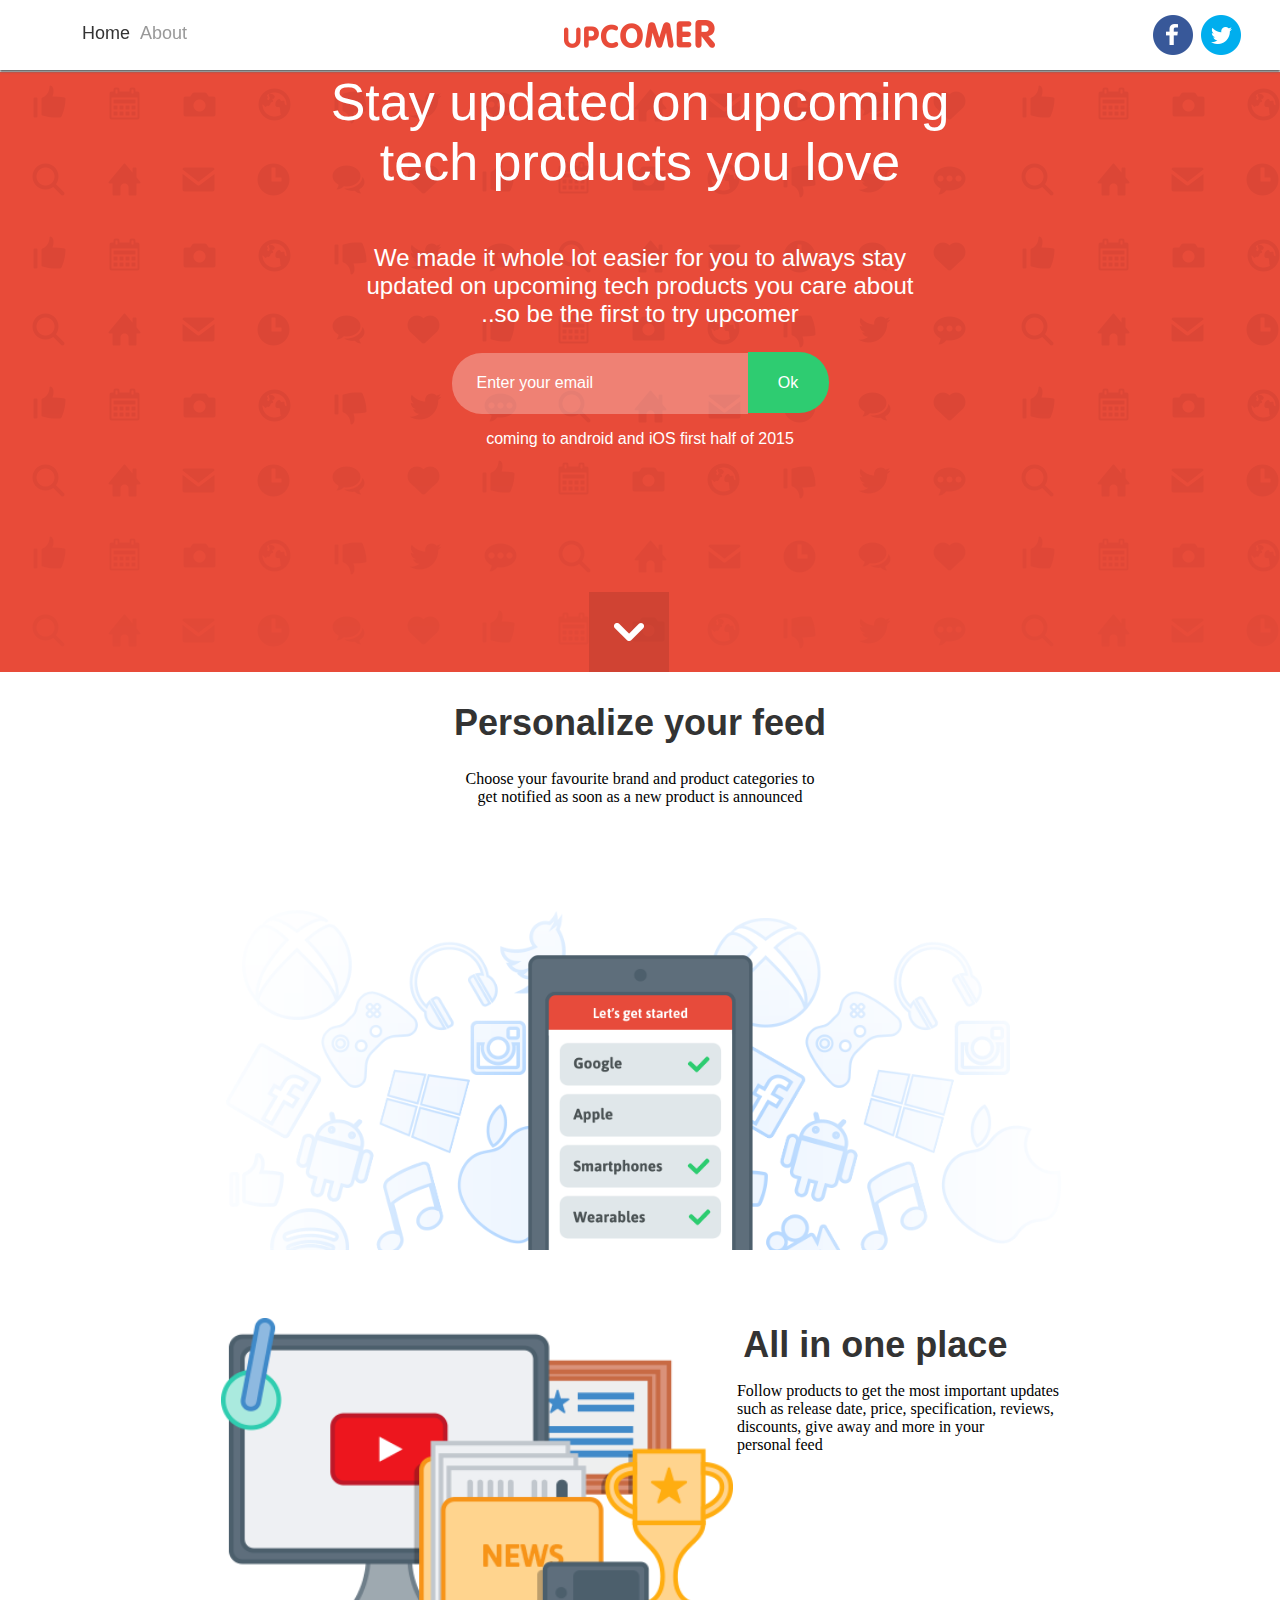
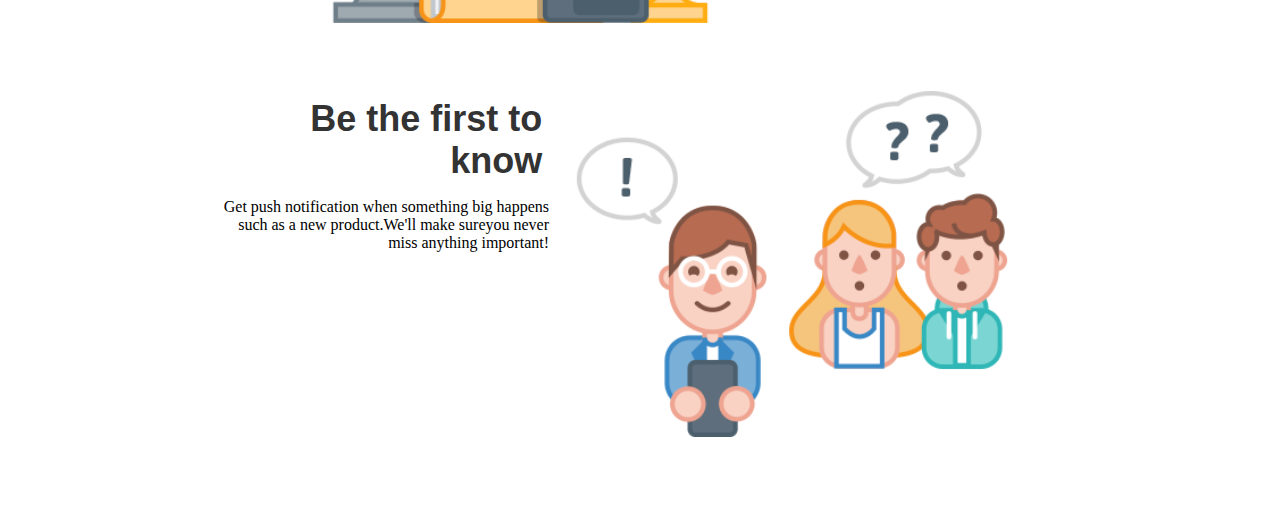
==== index.html @ 2982d9d6 "fifth commit" ====
<!DOCTYPE html>
<html lang="en">
<head>
	<meta charset="UTF-8">
	<title>Upcomer</title>
	<link href="http://allfont.net/allfont.css?fonts=asap-bold" rel="stylesheet" type="text/css" />
	<link rel="stylesheet" href="CSS/index.css">
</head>
<body>
	<header>
		<div class="header_section">
			<div class="link">
				<ul>
					<li><a href="#" class="home_link">Home</a></li>
					<li><a href="#" class="about_link">About</a></li>
				</ul>
			</div>
			<div class="logo">
				<center><img src="images/upcomer-logo.png"></center>
			</div>
			<div class="external_link">
				<div class="link_to_be_hidden">
					<img src="images/tweet-icon.png" alt="">
					<img src="images/fb-icon.png" alt="">
				</div>
				<div id="link">
					<ul>
						<li><a href="#" class="about_link">About</a></li>
					</ul>
				</div>		
			</div>
		</div>
	</header>
	<main>
		<section class="home">
			<div class="slogans">
				<center>
					<section class="slogan1">
						<p>Stay updated on upcoming<br>
						tech products you love</p>
					</section>
				</center>
				<center>
					<section class="slogan2">
						<p>We made it whole lot easier for you to always stay<br>
						updated on upcoming tech products you care about<br>
						..so be the first to try upcomer</p>
					</section>
				</center>
				<center>
					<section class="subscribe">
						<input type="email" class="email" placeholder="Enter your email"><input type="submit" value="Ok" class="submit">
					</section>
				</center>
				<center>
					<section class="slogan3">
						<p>coming to android and iOS first half of 2015</p>
					</section>
				</center>
				<br><br>
				<section class="down">
					<img src="images/down-arrow.png">
				</section>
			</div>
		</section>
		<section class="general">
			<center>
				<h1>Personalize your feed</h1>
				
				<p class="general_illustration">Choose your favourite brand and product categories to<br>
					get notified as soon as a new product is announced
				</p>
				
				<div class="feed">
					<img src="images/feed_bg.png">
				</div>
				
				<div class="illustration1">
					<div class="illus1_img">
						<img src="images/illustration1.png">
					</div>
					<div class="illus1_slogan">
						<h1>All in one place</h1>
						<p>
							Follow products to get the most important updates<br>
							such as release date, price, specification, reviews,<br>
							discounts, give away and more in your<br>
							personal feed
						</p>
					</div>
				</div>
				
				<div class="illustration2">
					<div class="illus2_slogan">
						<h1>Be the first to know</h1>
						<p>
							Get push notification when something big happens<br>
							such as a new product.We'll make sureyou never<br>
							miss anything important!
						</p>
					</div>
					<div class="illus2_img">
						<img src="images/illustration2.png">
					</div>
				</div>

			</center>
		</section>
	</main>
	<footer></footer>
</body>
</html>
---- CSS/index.css ----
body{
	width: 100%;
}

a{
	color:#333333;
	text-decoration: none;
}

header{
	position: fixed;
	right: 0px;
	left:0px;
	top: 0px;
	height: 70px;
	box-shadow: 0px 2px 2px #666666;
	z-index: 2;
	background-color: #fff;
}

.header_section{
	height: 70px;
	width: 95%;
	margin: auto;
}

.header_section div{
	display: inline-block;
}

.external_link,.link{
	float: right;
	width: 30%;
	font-family: 'Asap Bold', arial;
	font-size: 18px;
}

.link,.logo{
	float: left;
}

.link{
	margin-top: -10px;
}

.logo{
	width: 40%;
	margin-top: 20px;
}

.link ul li{
	float: left;
	margin-top: 15px;
	margin-left: 10px;
	list-style-type: none;
}
.header_section .external_link .link_to_be_hidden{
	width: 100%;
}

.external_link .link_to_be_hidden img{
	float: right;
	margin-top: 15px;
	margin-right: 2%;
}

.about_link{
	color: #999999;	
}

#link{
	display: none;
}

main{
	position: absolute;
	top:0px;
	left: 0px;
	right: 0px;
}

.home{
	position: relative;
	top:20px;
	left: 0px;
	right:0px;
	height: 600px;
	background-image: url("../images/bg1_repeat.png");
}

.home .slogans{
	margin:auto;
	width: 80%;
	height: 100%;
	color:#fff;
}

.home .slogans center .slogan1{
	font-family: 'Asap Bold', arial;
	font-size: 52px;
}

.home .slogans center .slogan2{
	font-family: 'Asap Bold', arial;
	font-size: 24px;
}

.home .slogans center .slogan3{
	font-family: 'Asap Bold', arial;
	font-size: 16px;	
}

.home .slogans center .subscribe .email{
	font-family: 'Asap Bold', arial;
	font-size: 16px;
	width:269px;
	height: 59px;
	border-bottom-left-radius: 30px;
	border-top-left-radius: 30px;
	outline: 0;
	border:none;
	background: rgba(255,255,255,0.3);
	padding-left: 25px;
	color: #fff;
} 

::-webkit-input-placeholder { 
   font-family: 'Asap Bold', arial;
   color: #fff;
   font-size: 16px;
}

::-moz-placeholder { 
   font-family: 'Asap Bold', arial;
   color: #fff;
   font-size: 16px;
}

.home .slogans center .subscribe .submit{
	color: #fff;
	font-size: 16.05px;
	background: #2ecc71;
	width: 81px;
	height: 61px;
	border-bottom-right-radius: 30px;
	border-top-right-radius: 30px;
	outline: 0;
	border:none;
	cursor: pointer;
}

input::-moz-focus-inner {
  border: 0;
}

.home .slogans center .subscribe .submit:hover{
	opacity: 0.8;
}

.home .slogans .down img{
	cursor: pointer;
	position: absolute;
	bottom: 0px;
	left: 46%;
}	

.general{
	margin-top: 50px;
	width: 100%;
}

.general center h1{
	margin: 2%;
	font-family: 'Asap Bold', arial;
   	color: #333333;
   	font-size: 36px;
}

.general center .general_illustration{
	margin: 2%;
}

.general center .feed{
	width: 70%;
	margin: 3%;
}

.general center .feed  img{
	width: 100%;
	height:100%;
}

.general center .illustration1,.general center .illustration2{
	width: 80%;
	margin: 5%;
}

.general center .illustration1 div, .general center .illustration2 div{
	display: inline-block;
}

.general center .illustration1 .illus1_img, .general center .illustration2 .illus2_img{
	width: 50%;
}

.general center .illustration1 .illus1_img img,.general center .illustration2 .illus2_img img{
	width: 100%;
	height: 100%;
}

.general center .illustration1 .illus1_slogan{
	vertical-align: top;
	text-align: left;
}

.general center .illustration2 .illus2_slogan{
	vertical-align: top;
	text-align: right;
}

@media screen and (max-width: 780px) {
    .home .slogans center .slogan1{
		font-family: 'Asap Bold', arial;
		font-size: 45px;
		margin-top: 50px;
	}
	.home .slogans center .slogan2{
		font-family: 'Asap Bold', arial;
		font-size: 20px;
	}
}

@media screen and (max-width: 680px) {
    .home .slogans center .slogan1{
		font-family: 'Asap Bold', arial;
		font-size: 35px;
	}
}

@media screen and (max-width: 590px) {
	.home .slogans center .slogan2{
		font-family: 'Asap Bold', arial;
		font-size: 16px;
	}
	.home .slogans center .slogan3{
		font-family: 'Asap Bold', arial;
		font-size: 14px;	
	}
	.header_section .external_link .link_to_be_hidden{
		display: none;
	}
	.header_section .link ul li .about_link{
		display: none;
	}
	#link{
		display: inline-block;	
		margin-top: 6px;	
	}
	#link ul li{
		list-style-type: none;
	}
}

@media screen and (max-width: 490px) {
	.home .slogans center .subscribe .email{
		width:200px;
		height: 40px;
		vertical-align: top;
	}
	.home .slogans center .subscribe .submit{
		width: 40px;
		height: 42px;
		vertical-align: top;
	}
	.home .slogans .down img{
		position: absolute;
		bottom: 0px;
		left: 40%;
	}	
}

@media screen and (max-width:400px) {
	.header_section{
		width: 100%;
	}

	.link ul li .home_link{
		position3 relative;
		right: 20px;
	}

	.home .slogans center .subscribe .email{
		width:150px;
		height: 40px;
		vertical-align: top;
		font-size: 14px;
	}
	.home .slogans center .subscribe .submit{
		width: 30px;
		height: 42px;
		vertical-align: top;
		font-size: 14px;
	}

}
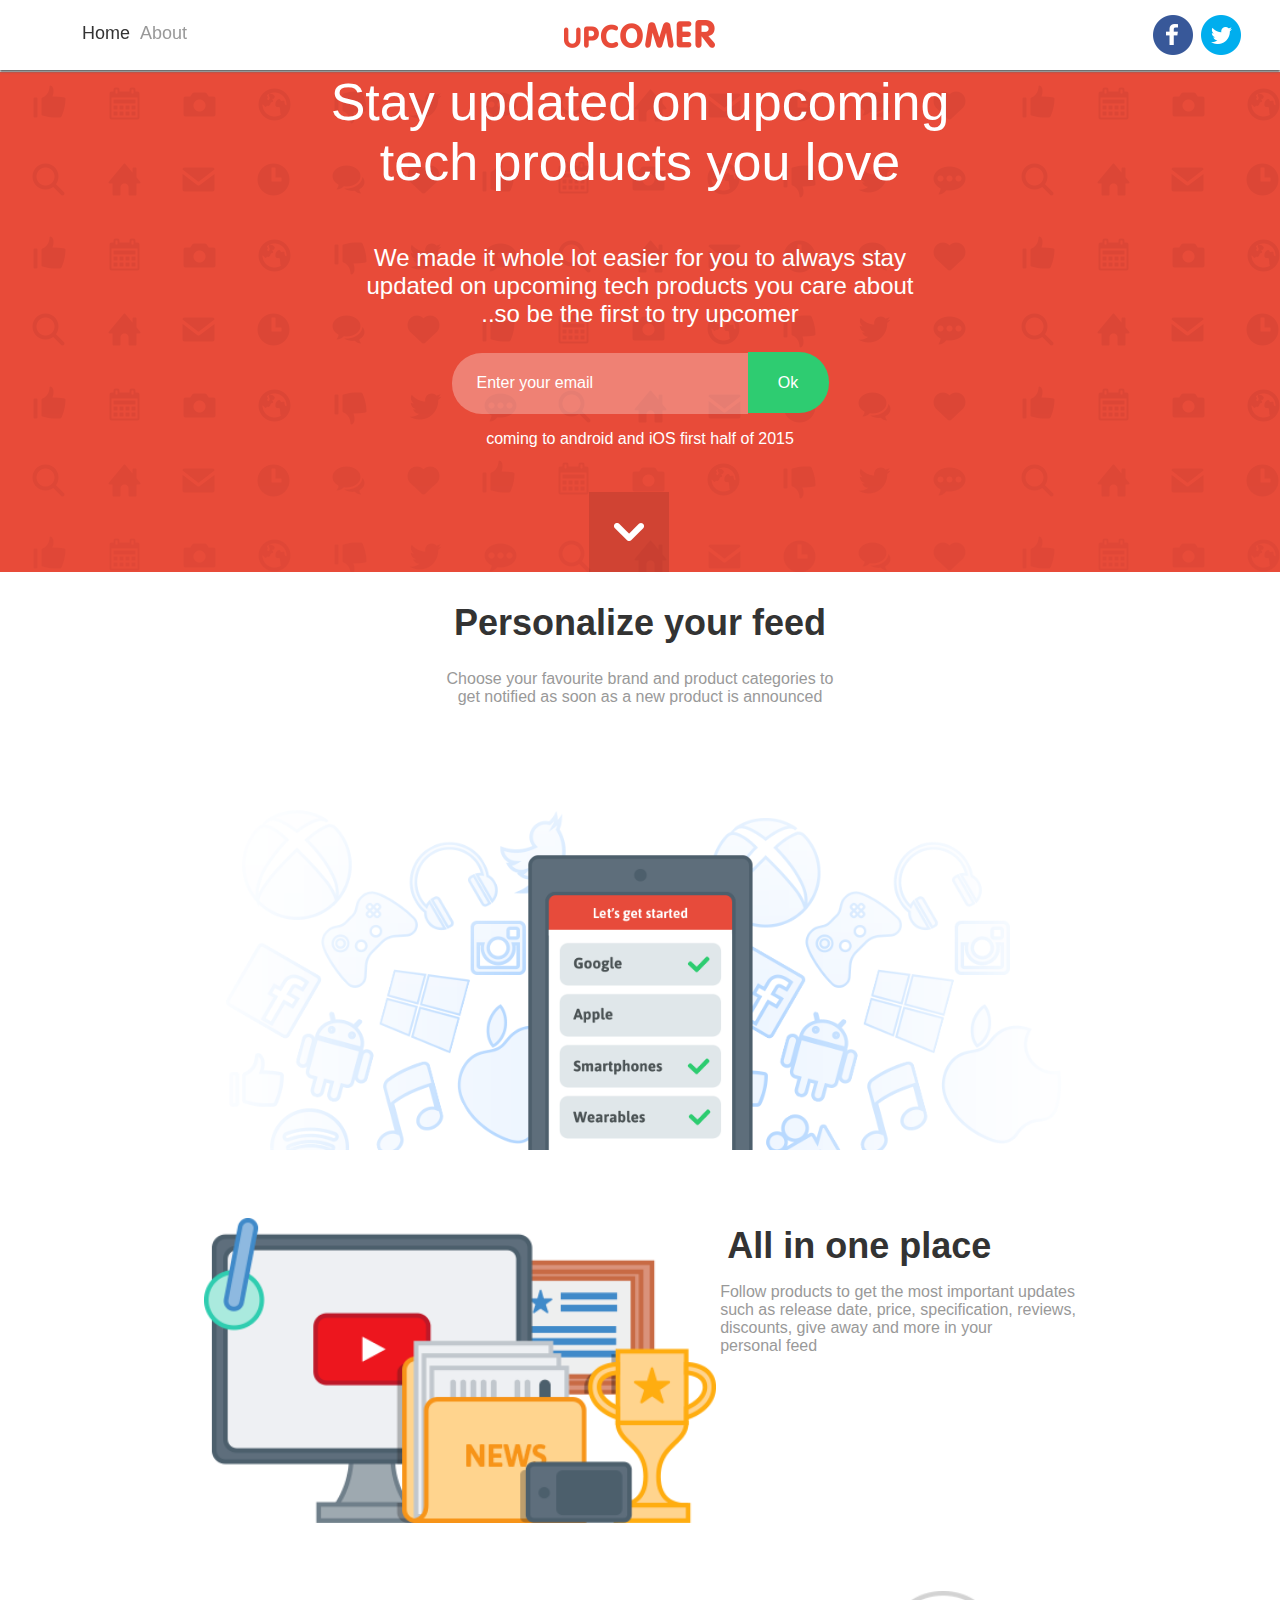
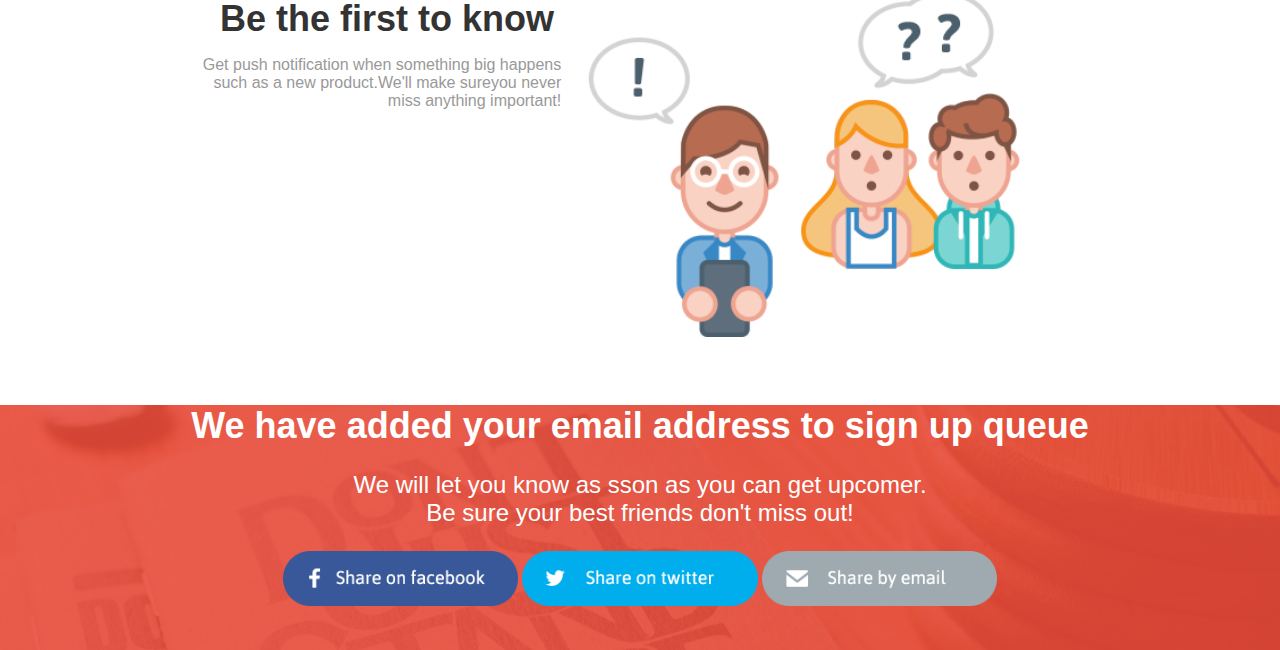
==== commit e36c1dab: "first commit" ====
--- a/index.html
+++ b/index.html
@@ -4,6 +4,7 @@
 	<meta charset="UTF-8">
 	<title>Upcomer</title>
 	<link href="http://allfont.net/allfont.css?fonts=asap-bold" rel="stylesheet" type="text/css" />
+	<link href="http://allfont.net/allfont.css?fonts=asap-regular" rel="stylesheet" type="text/css" />
 	<link rel="stylesheet" href="CSS/index.css">
 </head>
 <body>
@@ -106,6 +107,30 @@
 
 			</center>
 		</section>
+		<section class="conclusion">
+			<center>
+				<div class="conclusion_body">
+					<div class="conclusion_head">
+						<h1>We have added your email address to sign up queue</h1>
+					</div>
+					<div class="conclusion_slogan">
+						<p>We will let you know as sson as you can get upcomer.<br>
+						Be sure your best friends don't miss out!</p>
+					</div>
+					<div class="conclusion_share">
+						<div>
+							<img src="images/fb_share.png">
+						</div>
+						<div>
+							<img src="images/tweet_share.png">
+						</div>
+						<div>
+							<img src="images/email_share.png">
+						</div>
+					</div>
+				</div>
+			</center>
+		</section>
 	</main>
 	<footer></footer>
 </body>
--- a/CSS/index.css
+++ b/CSS/index.css
@@ -84,7 +84,7 @@
 	top:20px;
 	left: 0px;
 	right:0px;
-	height: 600px;
+	height: 500px;
 	background-image: url("../images/bg1_repeat.png");
 }
 
@@ -98,6 +98,8 @@
 .home .slogans center .slogan1{
 	font-family: 'Asap Bold', arial;
 	font-size: 52px;
+}
+.home .slogans center .slogan1 p{
 }
 
 .home .slogans center .slogan2{
@@ -218,6 +220,43 @@
 	text-align: right;
 }
 
+.general p{
+	font-family: 'Asap Regular', arial;
+	font-size: 16px;
+	color: #999999;
+}
+
+.conclusion{
+	width: 100%;
+	background-image: url("../images/bg2.png");
+}
+
+.conclusion center .conclusion_body{
+	width: 80%;
+}
+
+.conclusion center .conclusion_body .conclusion_head h1{
+	font-family: 'Asap Bold', arial;
+	font-size: 36px;
+	color: #fff;
+}
+
+.conclusion center .conclusion_body .conclusion_slogan p{
+	font-family: 'Asap Regular', arial;
+	font-size: 24px;
+	color: #fff;
+}
+
+.conclusion center .conclusion_body  .conclusion_share div{
+	display: inline-block;
+	width: 23%;
+	margin-bottom: 40px;
+}
+
+.conclusion center .conclusion_body  .conclusion_share div img{
+	width: 100%;
+}
+
 @media screen and (max-width: 780px) {
     .home .slogans center .slogan1{
 		font-family: 'Asap Bold', arial;
@@ -227,6 +266,14 @@
 	.home .slogans center .slogan2{
 		font-family: 'Asap Bold', arial;
 		font-size: 20px;
+	}
+	.general center  h1, .general center p{
+		text-align: center;
+		font-size: 22px;
+	}
+
+	.general center, .general center p{
+		font-size: 14px;
 	}
 }
 
@@ -285,7 +332,7 @@
 	}
 
 	.link ul li .home_link{
-		position3 relative;
+		position: relative;
 		right: 20px;
 	}
 
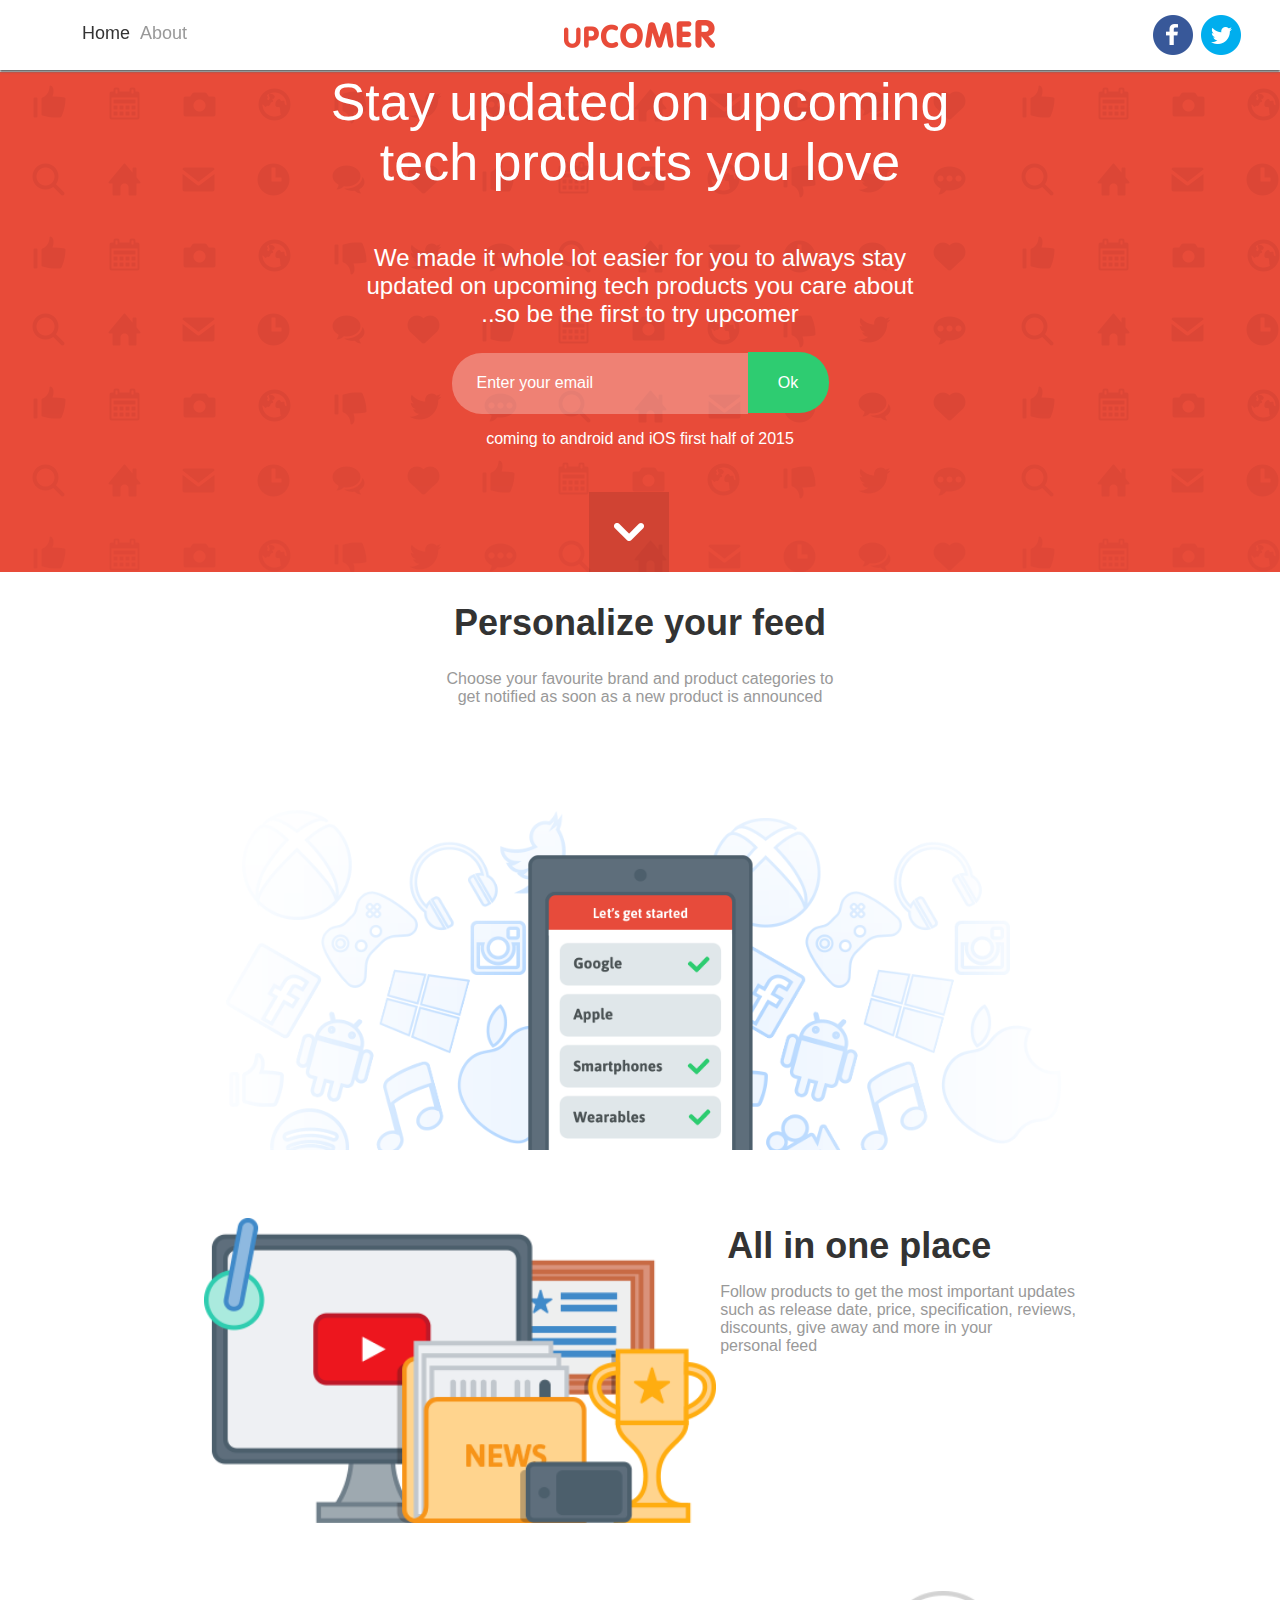
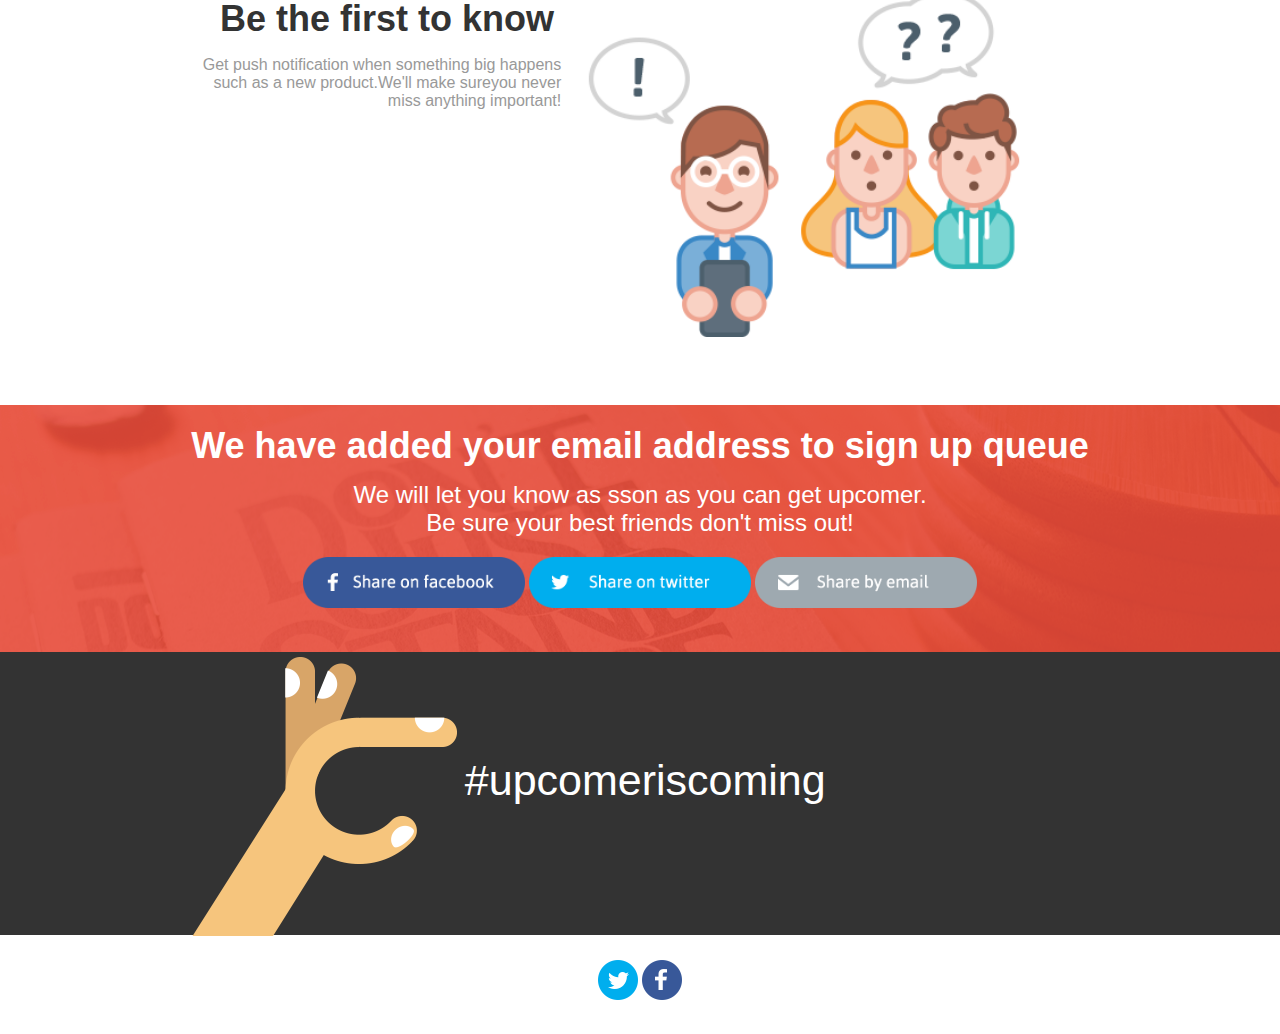
==== commit 261b9950: "second commit" ====
--- a/index.html
+++ b/index.html
@@ -32,6 +32,7 @@
 			</div>
 		</div>
 	</header>
+	
 	<main>
 		<section class="home">
 			<div class="slogans">
@@ -107,31 +108,44 @@
 
 			</center>
 		</section>
-		<section class="conclusion">
+		<section class="conclusion" style="margin:0px;">
 			<center>
 				<div class="conclusion_body">
 					<div class="conclusion_head">
-						<h1>We have added your email address to sign up queue</h1>
+						<h1 style="position:relative;top:20px;">We have added your email address to sign up queue</h1>
 					</div>
 					<div class="conclusion_slogan">
-						<p>We will let you know as sson as you can get upcomer.<br>
+						<p style="position:relative;top:10px;">We will let you know as sson as you can get upcomer.<br>
 						Be sure your best friends don't miss out!</p>
 					</div>
-					<div class="conclusion_share">
+					<div class="conclusion_share" style="margin:30px;">
 						<div>
-							<img src="images/fb_share.png">
+							<a href="#"><img src="images/fb_share.png"></a>
 						</div>
 						<div>
-							<img src="images/tweet_share.png">
+							<a href="#"><img src="images/tweet_share.png"></a>
 						</div>
 						<div>
-							<img src="images/email_share.png">
+							<a href="#"><img src="images/email_share.png"></a>
 						</div>
 					</div>
 				</div>
 			</center>
 		</section>
+		<footer>
+		  <div class="footer_body">
+			<div class="footer_head">
+				<div class="image"><img src="images/hand.png" alt=""/></div>
+				<div class="slogan"><span>#upcomeriscoming</span></div>
+			</div>
+		  </div>
+		  <center>
+			<div class="link_to_be_hidden">
+				<img src="images/tweet-icon.png" alt="">
+				<img src="images/fb-icon.png" alt="">
+			</div>
+		 </center>
+	    </footer>
 	</main>
-	<footer></footer>
 </body>
 </html>--- a/CSS/index.css
+++ b/CSS/index.css
@@ -98,8 +98,6 @@
 .home .slogans center .slogan1{
 	font-family: 'Asap Bold', arial;
 	font-size: 52px;
-}
-.home .slogans center .slogan1 p{
 }
 
 .home .slogans center .slogan2{
@@ -255,6 +253,52 @@
 
 .conclusion center .conclusion_body  .conclusion_share div img{
 	width: 100%;
+	cursor: pointer;
+}
+
+footer{
+	width: 100%;
+	position: relative;
+	top:-30px;
+}
+
+footer .footer_body{
+	margin-bottom: 25px;
+	background: #333333;
+	width: 100%;
+}
+
+footer .footer_body .footer_head{
+	width: 70%;
+	margin: auto;
+}
+
+footer .footer_body .footer_head div{
+	display: inline-block;
+}
+
+footer .footer_body .footer_head .image{
+	display: inline-block;
+	vertical-align: bottom;
+	position: relative;
+	bottom: -5px;	
+	width: 30%;
+}
+
+footer .footer_body .footer_head .slogan{
+	margin-bottom: 130px;
+}
+
+footer .footer_body .footer_head .image img{
+}
+
+footer .footer_body .footer_head .slogan span{
+	text-align: center;
+	vertical-align: top;
+	position: relative;
+	font-family: 'Asap Bold', arial;
+	font-size: 43px;
+	color: #fff;
 }
 
 @media screen and (max-width: 780px) {
@@ -275,6 +319,30 @@
 	.general center, .general center p{
 		font-size: 14px;
 	}
+	.conclusion center .conclusion_body .conclusion_head h1{
+		font-size: 22px;
+	}
+
+	.conclusion center .conclusion_body .conclusion_slogan p{
+		font-size: 14px;
+	}
+
+	footer .footer_body .footer_head .slogan span{
+		font-size: 23px;
+	}
+
+	footer .footer_body .footer_head{
+		width: 50%;
+	}
+
+	footer .footer_body .footer_head .slogan{
+		margin-bottom: 14%;
+		margin-left: -10%;
+	}
+
+	footer .footer_body .footer_head .image img{
+		width: 100%;
+	}
 }
 
 @media screen and (max-width: 680px) {
@@ -282,6 +350,12 @@
 		font-family: 'Asap Bold', arial;
 		font-size: 35px;
 	}
+	.conclusion center .conclusion_body  .conclusion_share div{
+		width: 32%;
+	}
+	footer .footer_body .footer_head .slogan{
+		margin-bottom: 13%;
+	}
 }
 
 @media screen and (max-width: 590px) {
@@ -305,6 +379,12 @@
 	}
 	#link ul li{
 		list-style-type: none;
+	}
+	footer .footer_body .footer_head{
+		width: 80%;
+	}
+	footer .footer_body .footer_head .slogan span{
+		font-size: 26px;
 	}
 }
 
@@ -349,4 +429,10 @@
 		font-size: 14px;
 	}
 
+	.conclusion center .conclusion_body  .conclusion_share div{
+		width: 60%;
+	}
+	footer .footer_body .footer_head{
+		width: 100%;
+	}
 }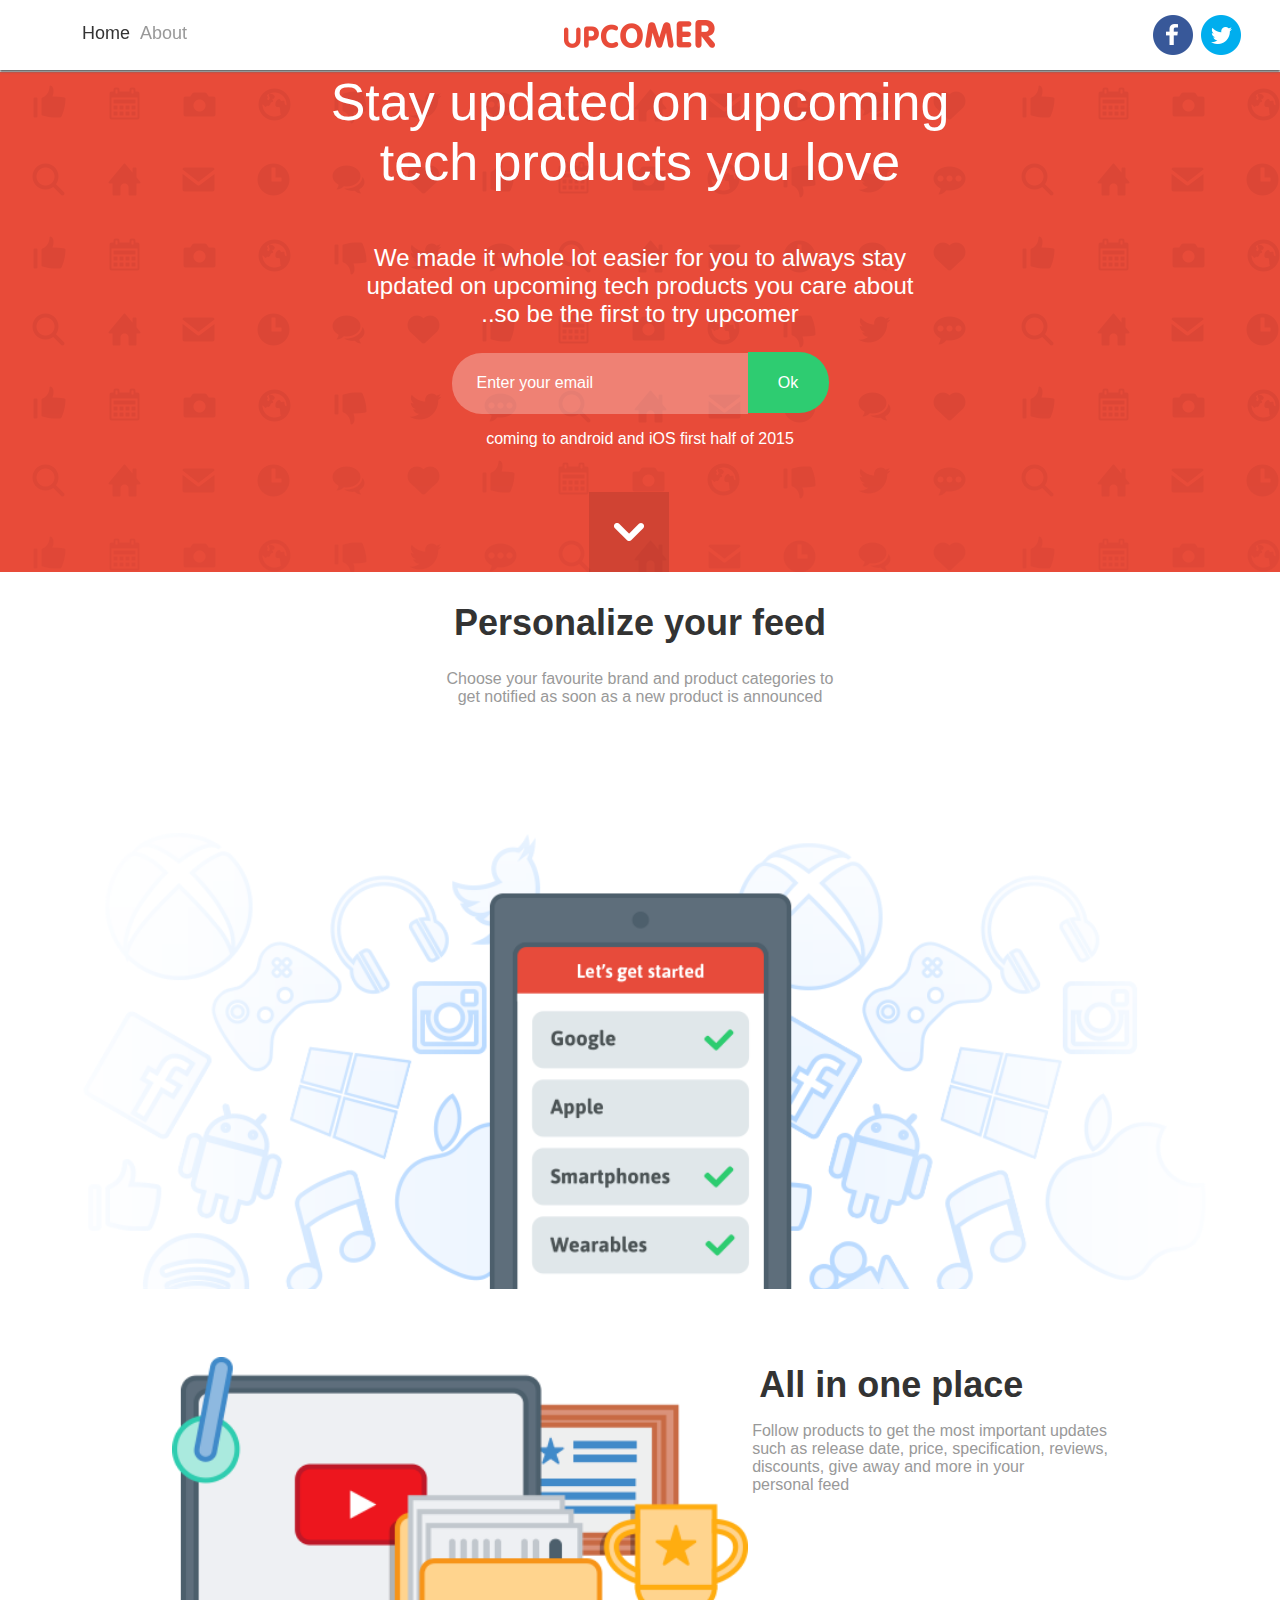
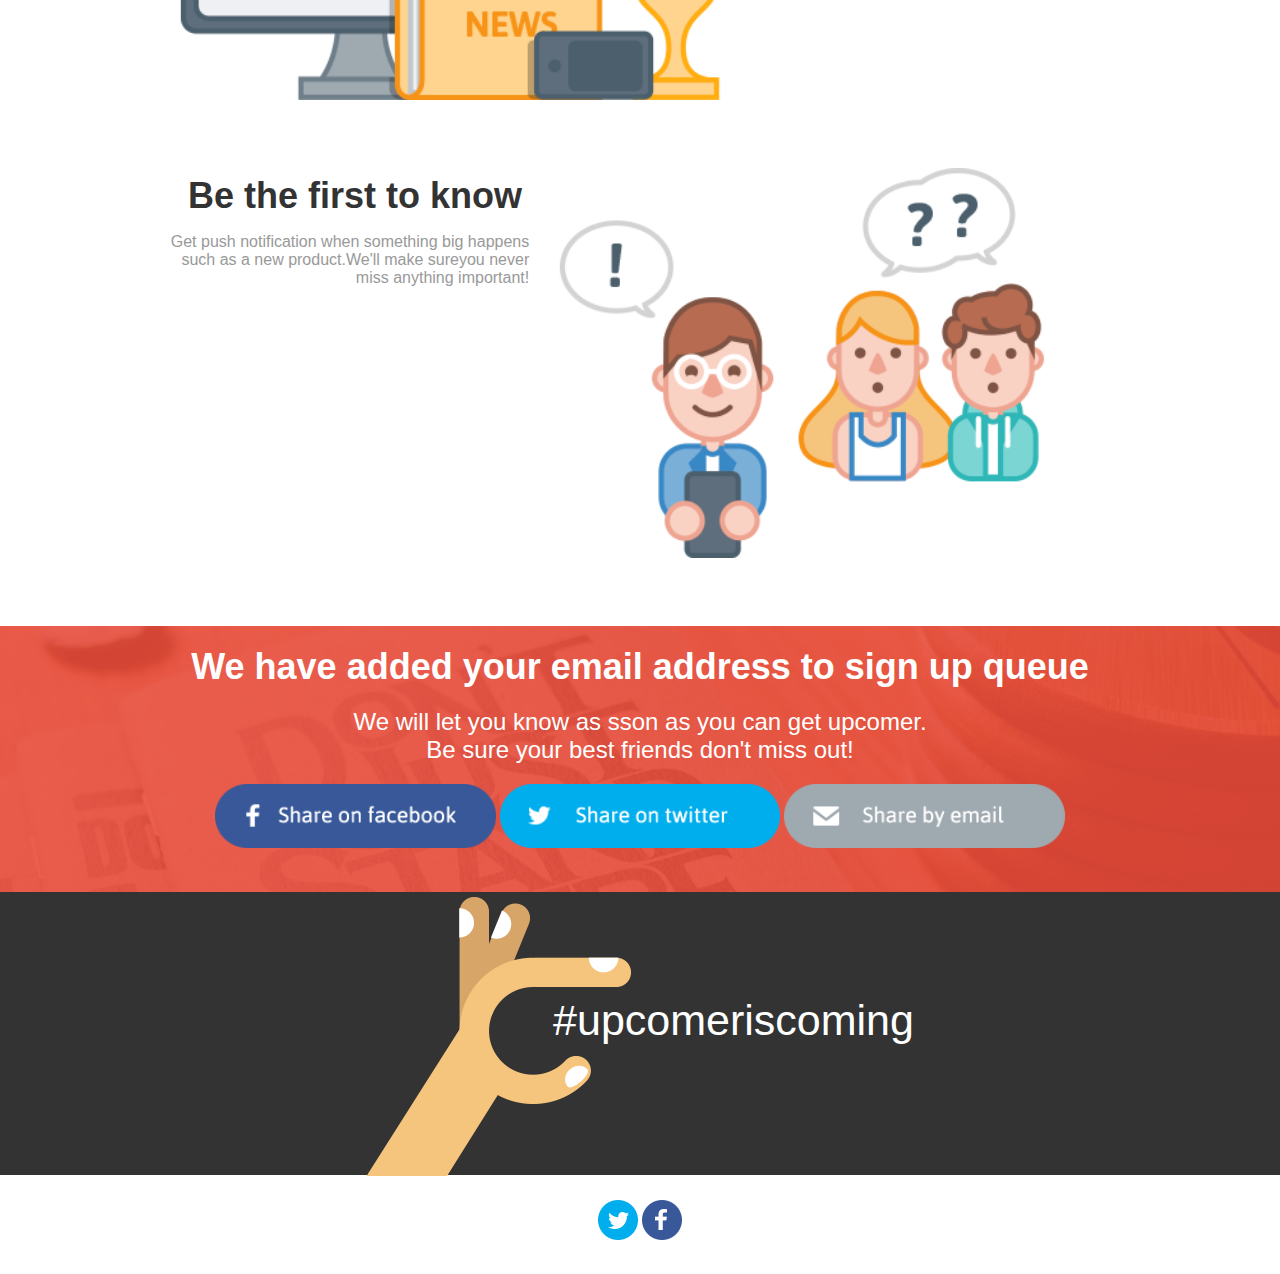
==== commit ccce0a35: "fourth commit" ====
--- a/index.html
+++ b/index.html
@@ -1,5 +1,6 @@
 <!DOCTYPE html>
 <html lang="en">
+
 <head>
 	<meta charset="UTF-8">
 	<title>Upcomer</title>
@@ -7,7 +8,9 @@
 	<link href="http://allfont.net/allfont.css?fonts=asap-regular" rel="stylesheet" type="text/css" />
 	<link rel="stylesheet" href="CSS/index.css">
 </head>
+
 <body>
+	<h1 style="display:none;">Upcomer</h1>
 	<header>
 		<div class="header_section">
 			<div class="link">
@@ -17,12 +20,12 @@
 				</ul>
 			</div>
 			<div class="logo">
-				<center><img src="images/upcomer-logo.png"></center>
+				<a href="index.html"><img src="images/upcomer-logo.png"></a>
 			</div>
 			<div class="external_link">
 				<div class="link_to_be_hidden">
-					<img src="images/tweet-icon.png" alt="">
-					<img src="images/fb-icon.png" alt="">
+					<a href="#"><img src="images/tweet-icon.png" alt=""></a>
+					<a href="#"><img src="images/fb-icon.png" alt=""></a>
 				</div>
 				<div id="link">
 					<ul>
@@ -33,47 +36,39 @@
 		</div>
 	</header>
 	
-	<main>
+	<main style="text-align:center;">
 		<section class="home">
 			<div class="slogans">
-				<center>
 					<section class="slogan1">
 						<p>Stay updated on upcoming<br>
 						tech products you love</p>
 					</section>
-				</center>
-				<center>
 					<section class="slogan2">
 						<p>We made it whole lot easier for you to always stay<br>
 						updated on upcoming tech products you care about<br>
 						..so be the first to try upcomer</p>
 					</section>
-				</center>
-				<center>
 					<section class="subscribe">
 						<input type="email" class="email" placeholder="Enter your email"><input type="submit" value="Ok" class="submit">
 					</section>
-				</center>
-				<center>
 					<section class="slogan3">
 						<p>coming to android and iOS first half of 2015</p>
 					</section>
-				</center>
 				<br><br>
 				<section class="down">
 					<img src="images/down-arrow.png">
 				</section>
 			</div>
 		</section>
-		<section class="general">
-			<center>
-				<h1>Personalize your feed</h1>
+		<section class="general" style="text-align:center;">
+
+				<h2>Personalize your feed</h2>
 				
 				<p class="general_illustration">Choose your favourite brand and product categories to<br>
 					get notified as soon as a new product is announced
 				</p>
 				
-				<div class="feed">
+				<div class="feed" style="text-align:center;">
 					<img src="images/feed_bg.png">
 				</div>
 				
@@ -82,7 +77,7 @@
 						<img src="images/illustration1.png">
 					</div>
 					<div class="illus1_slogan">
-						<h1>All in one place</h1>
+						<h2>All in one place</h2>
 						<p>
 							Follow products to get the most important updates<br>
 							such as release date, price, specification, reviews,<br>
@@ -94,7 +89,7 @@
 				
 				<div class="illustration2">
 					<div class="illus2_slogan">
-						<h1>Be the first to know</h1>
+						<h2>Be the first to know</h2>
 						<p>
 							Get push notification when something big happens<br>
 							such as a new product.We'll make sureyou never<br>
@@ -106,13 +101,12 @@
 					</div>
 				</div>
 
-			</center>
+	
 		</section>
-		<section class="conclusion" style="margin:0px;">
-			<center>
+		<section class="conclusion" style="margin:0px;text-align:center;">
 				<div class="conclusion_body">
 					<div class="conclusion_head">
-						<h1 style="position:relative;top:20px;">We have added your email address to sign up queue</h1>
+						<h2 style="position:relative;top:20px;">We have added your email address to sign up queue</h2>
 					</div>
 					<div class="conclusion_slogan">
 						<p style="position:relative;top:10px;">We will let you know as sson as you can get upcomer.<br>
@@ -130,7 +124,7 @@
 						</div>
 					</div>
 				</div>
-			</center>
+
 		</section>
 		<footer>
 		  <div class="footer_body">
@@ -139,12 +133,10 @@
 				<div class="slogan"><span>#upcomeriscoming</span></div>
 			</div>
 		  </div>
-		  <center>
 			<div class="link_to_be_hidden">
 				<img src="images/tweet-icon.png" alt="">
 				<img src="images/fb-icon.png" alt="">
 			</div>
-		 </center>
 	    </footer>
 	</main>
 </body>
--- a/CSS/index.css
+++ b/CSS/index.css
@@ -46,6 +46,7 @@
 .logo{
 	width: 40%;
 	margin-top: 20px;
+	text-align: center;
 }
 
 .link ul li{
@@ -95,22 +96,22 @@
 	color:#fff;
 }
 
-.home .slogans center .slogan1{
+.home .slogans .slogan1{
 	font-family: 'Asap Bold', arial;
 	font-size: 52px;
 }
 
-.home .slogans center .slogan2{
+.home .slogans .slogan2{
 	font-family: 'Asap Bold', arial;
 	font-size: 24px;
 }
 
-.home .slogans center .slogan3{
+.home .slogans .slogan3{
 	font-family: 'Asap Bold', arial;
 	font-size: 16px;	
 }
 
-.home .slogans center .subscribe .email{
+.home .slogans .subscribe .email{
 	font-family: 'Asap Bold', arial;
 	font-size: 16px;
 	width:269px;
@@ -136,7 +137,7 @@
    font-size: 16px;
 }
 
-.home .slogans center .subscribe .submit{
+.home .slogans .subscribe .submit{
 	color: #fff;
 	font-size: 16.05px;
 	background: #2ecc71;
@@ -153,7 +154,7 @@
   border: 0;
 }
 
-.home .slogans center .subscribe .submit:hover{
+.home .slogans .subscribe .submit:hover{
 	opacity: 0.8;
 }
 
@@ -169,51 +170,50 @@
 	width: 100%;
 }
 
-.general center h1{
+.general h2{
 	margin: 2%;
 	font-family: 'Asap Bold', arial;
    	color: #333333;
    	font-size: 36px;
 }
 
-.general center .general_illustration{
+.general .general_illustration{
 	margin: 2%;
 }
 
-.general center .feed{
-	width: 70%;
+.general .feed{
 	margin: 3%;
-}
-
-.general center .feed  img{
+	text-align: center;
+}
+
+.general .feed  img{
 	width: 100%;
 	height:100%;
 }
 
-.general center .illustration1,.general center .illustration2{
-	width: 80%;
+.general .illustration1,.general .illustration2{
 	margin: 5%;
 }
 
-.general center .illustration1 div, .general center .illustration2 div{
+.general .illustration1 div, .general  .illustration2 div{
 	display: inline-block;
 }
 
-.general center .illustration1 .illus1_img, .general center .illustration2 .illus2_img{
+.general  .illustration1 .illus1_img, .general  .illustration2 .illus2_img{
 	width: 50%;
 }
 
-.general center .illustration1 .illus1_img img,.general center .illustration2 .illus2_img img{
+.general  .illustration1 .illus1_img img,.general  .illustration2 .illus2_img img{
 	width: 100%;
 	height: 100%;
 }
 
-.general center .illustration1 .illus1_slogan{
+.general  .illustration1 .illus1_slogan{
 	vertical-align: top;
 	text-align: left;
 }
 
-.general center .illustration2 .illus2_slogan{
+.general  .illustration2 .illus2_slogan{
 	vertical-align: top;
 	text-align: right;
 }
@@ -229,29 +229,25 @@
 	background-image: url("../images/bg2.png");
 }
 
-.conclusion center .conclusion_body{
-	width: 80%;
-}
-
-.conclusion center .conclusion_body .conclusion_head h1{
+.conclusion  .conclusion_body .conclusion_head h2{
 	font-family: 'Asap Bold', arial;
 	font-size: 36px;
 	color: #fff;
 }
 
-.conclusion center .conclusion_body .conclusion_slogan p{
+.conclusion  .conclusion_body .conclusion_slogan p{
 	font-family: 'Asap Regular', arial;
 	font-size: 24px;
 	color: #fff;
 }
 
-.conclusion center .conclusion_body  .conclusion_share div{
+.conclusion  .conclusion_body  .conclusion_share div{
 	display: inline-block;
 	width: 23%;
 	margin-bottom: 40px;
 }
 
-.conclusion center .conclusion_body  .conclusion_share div img{
+.conclusion  .conclusion_body  .conclusion_share div img{
 	width: 100%;
 	cursor: pointer;
 }
@@ -269,6 +265,7 @@
 }
 
 footer .footer_body .footer_head{
+	max-width: 610px;
 	width: 70%;
 	margin: auto;
 }
@@ -302,28 +299,28 @@
 }
 
 @media screen and (max-width: 780px) {
-    .home .slogans center .slogan1{
+    .home .slogans  .slogan1{
 		font-family: 'Asap Bold', arial;
 		font-size: 45px;
 		margin-top: 50px;
 	}
-	.home .slogans center .slogan2{
+	.home .slogans  .slogan2{
 		font-family: 'Asap Bold', arial;
 		font-size: 20px;
 	}
-	.general center  h1, .general center p{
+	.general   h2, .general  p{
 		text-align: center;
 		font-size: 22px;
 	}
 
-	.general center, .general center p{
+	.general , .general  p{
 		font-size: 14px;
 	}
-	.conclusion center .conclusion_body .conclusion_head h1{
+	.conclusion  .conclusion_body .conclusion_head h2{
 		font-size: 22px;
 	}
 
-	.conclusion center .conclusion_body .conclusion_slogan p{
+	.conclusion  .conclusion_body .conclusion_slogan p{
 		font-size: 14px;
 	}
 
@@ -346,11 +343,11 @@
 }
 
 @media screen and (max-width: 680px) {
-    .home .slogans center .slogan1{
+    .home .slogans  .slogan1{
 		font-family: 'Asap Bold', arial;
 		font-size: 35px;
 	}
-	.conclusion center .conclusion_body  .conclusion_share div{
+	.conclusion  .conclusion_body  .conclusion_share div{
 		width: 32%;
 	}
 	footer .footer_body .footer_head .slogan{
@@ -359,11 +356,11 @@
 }
 
 @media screen and (max-width: 590px) {
-	.home .slogans center .slogan2{
+	.home .slogans  .slogan2{
 		font-family: 'Asap Bold', arial;
 		font-size: 16px;
 	}
-	.home .slogans center .slogan3{
+	.home .slogans  .slogan3{
 		font-family: 'Asap Bold', arial;
 		font-size: 14px;	
 	}
@@ -389,12 +386,12 @@
 }
 
 @media screen and (max-width: 490px) {
-	.home .slogans center .subscribe .email{
+	.home .slogans  .subscribe .email{
 		width:200px;
 		height: 40px;
 		vertical-align: top;
 	}
-	.home .slogans center .subscribe .submit{
+	.home .slogans  .subscribe .submit{
 		width: 40px;
 		height: 42px;
 		vertical-align: top;
@@ -416,20 +413,20 @@
 		right: 20px;
 	}
 
-	.home .slogans center .subscribe .email{
+	.home .slogans  .subscribe .email{
 		width:150px;
 		height: 40px;
 		vertical-align: top;
 		font-size: 14px;
 	}
-	.home .slogans center .subscribe .submit{
+	.home .slogans  .subscribe .submit{
 		width: 30px;
 		height: 42px;
 		vertical-align: top;
 		font-size: 14px;
 	}
 
-	.conclusion center .conclusion_body  .conclusion_share div{
+	.conclusion  .conclusion_body  .conclusion_share div{
 		width: 60%;
 	}
 	footer .footer_body .footer_head{
